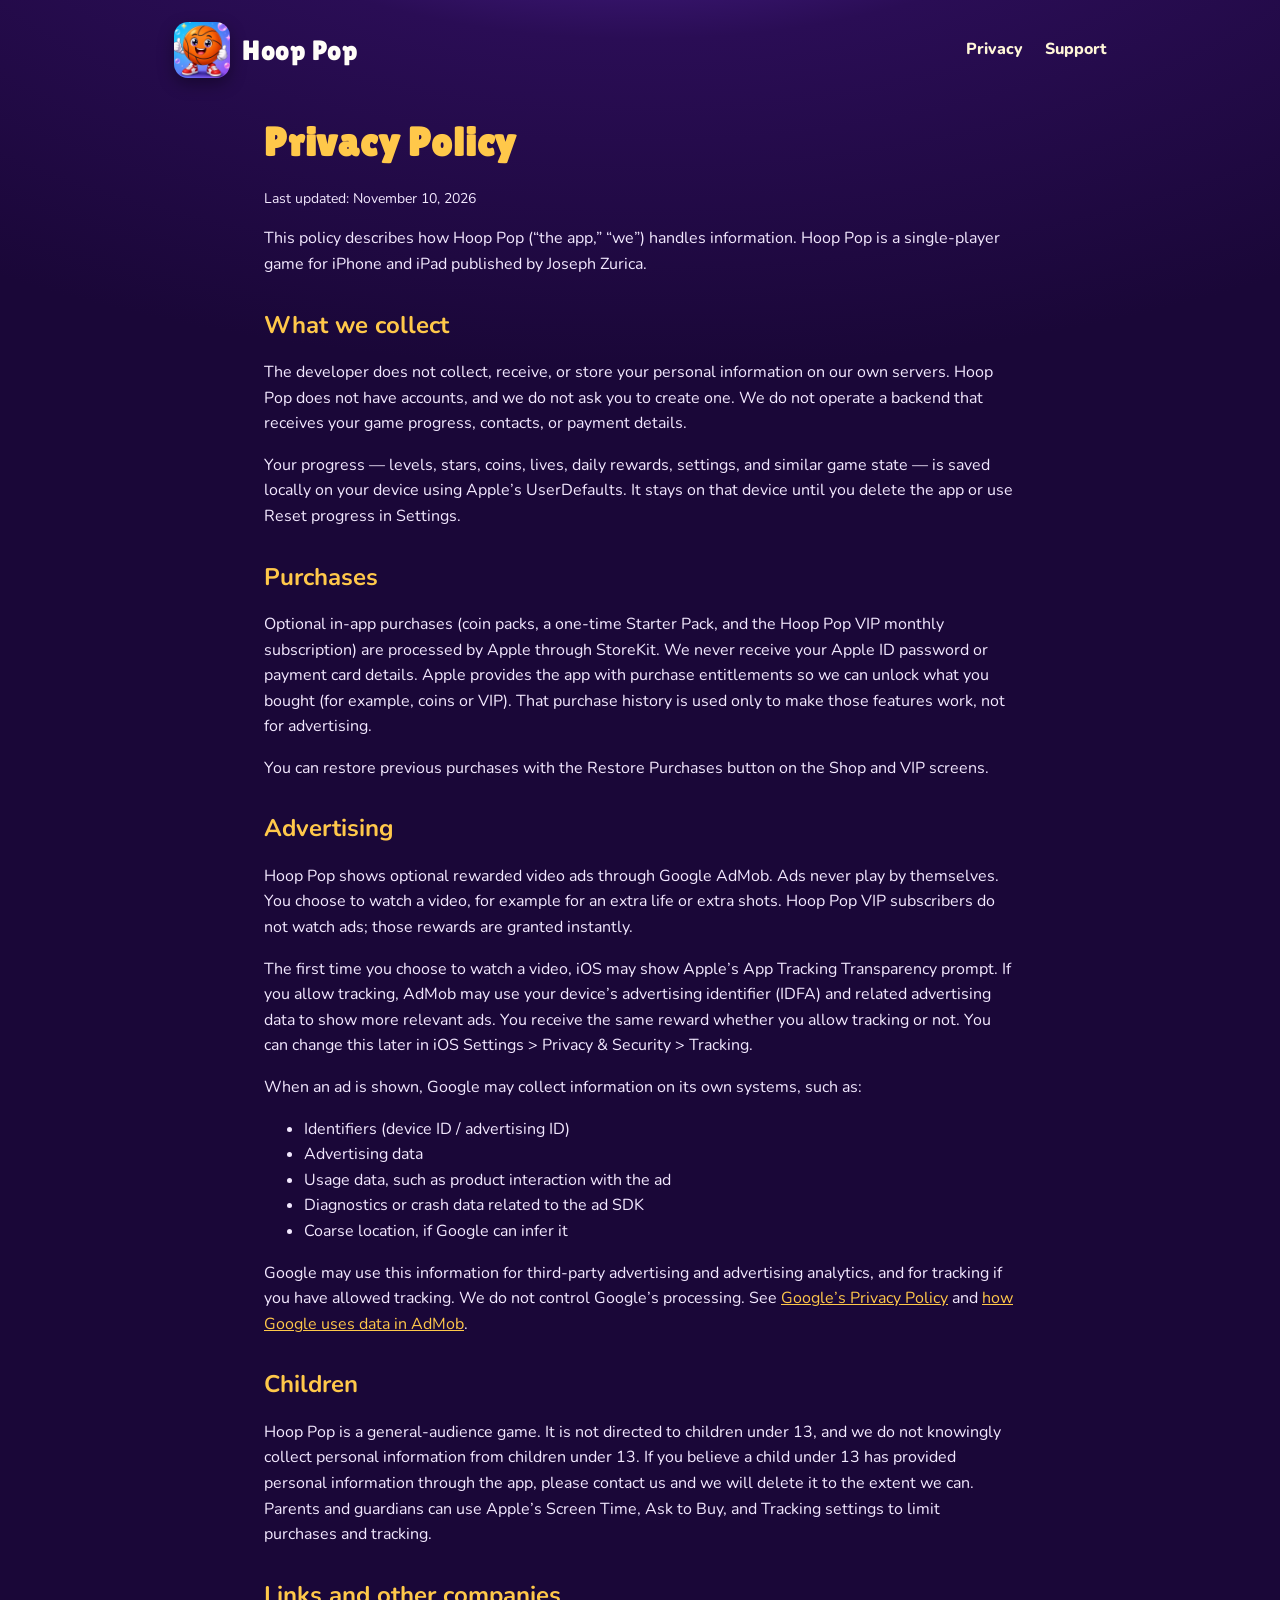
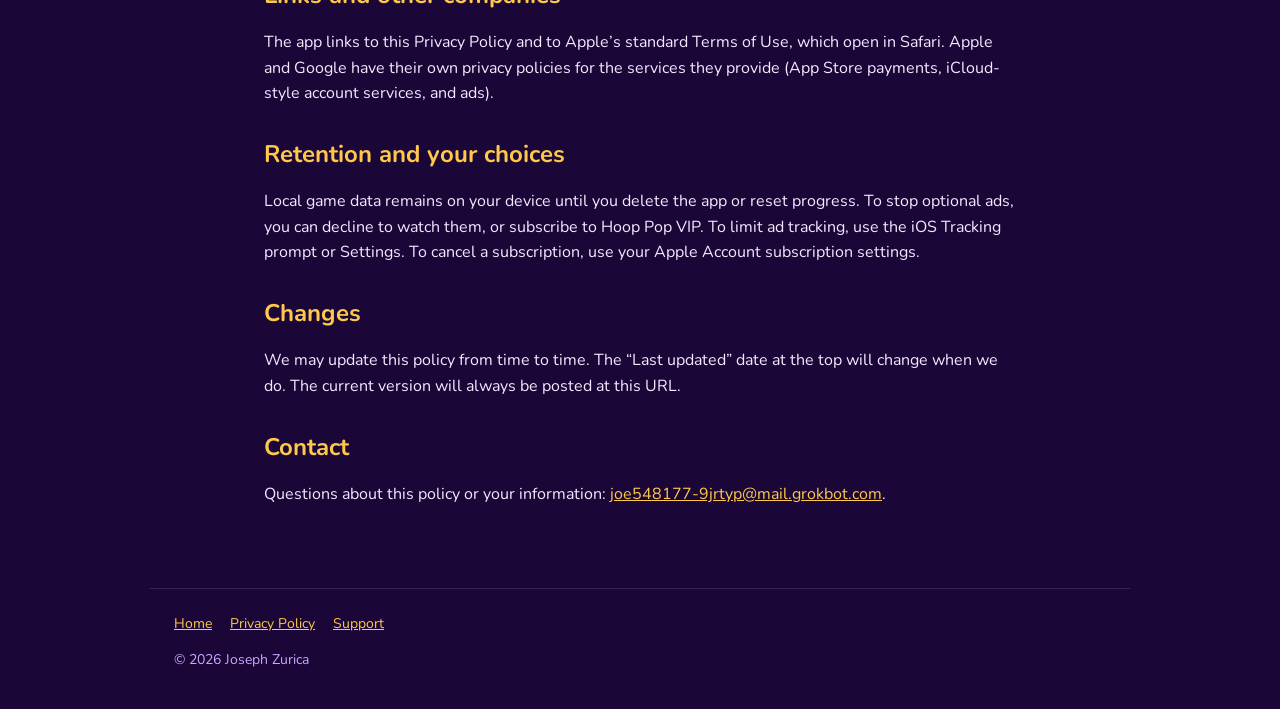
==== privacy.html @ 3625bb5b "Hoop Pop public site: landing page, privacy policy, and support. Published at https://jzurica.github" ====
<!DOCTYPE html>
<html lang="en">
<head>
  <meta charset="utf-8">
  <meta name="viewport" content="width=device-width, initial-scale=1">
  <title>Privacy Policy – Hoop Pop</title>
  <link rel="icon" type="image/png" href="favicon.png">
  <link rel="apple-touch-icon" href="apple-touch-icon.png">
  <link rel="preconnect" href="https://fonts.googleapis.com">
  <link rel="preconnect" href="https://fonts.gstatic.com" crossorigin>
  <link href="https://fonts.googleapis.com/css2?family=Lilita+One&family=Nunito:wght@500;700;800&display=swap" rel="stylesheet">
  <link rel="stylesheet" href="style.css">
</head>
<body>
  <header>
    <a class="brand" href="index.html"><img src="icon.png" width="56" height="56" alt="Hoop Pop icon"><span class="display">Hoop Pop</span></a>
    <nav>
      <a href="privacy.html">Privacy</a>
      <a href="support.html">Support</a>
    </nav>
  </header>
  <main class="legal">
    <h1 class="display">Privacy Policy</h1>
    <p class="updated">Last updated: November 10, 2026</p>
    <p>This policy describes how Hoop Pop (“the app,” “we”) handles information. Hoop Pop is a single-player game for iPhone and iPad published by Joseph Zurica.</p>

    <h2>What we collect</h2>
    <p>The developer does not collect, receive, or store your personal information on our own servers. Hoop Pop does not have accounts, and we do not ask you to create one. We do not operate a backend that receives your game progress, contacts, or payment details.</p>
    <p>Your progress — levels, stars, coins, lives, daily rewards, settings, and similar game state — is saved locally on your device using Apple’s UserDefaults. It stays on that device until you delete the app or use Reset progress in Settings.</p>

    <h2>Purchases</h2>
    <p>Optional in-app purchases (coin packs, a one-time Starter Pack, and the Hoop Pop VIP monthly subscription) are processed by Apple through StoreKit. We never receive your Apple ID password or payment card details. Apple provides the app with purchase entitlements so we can unlock what you bought (for example, coins or VIP). That purchase history is used only to make those features work, not for advertising.</p>
    <p>You can restore previous purchases with the Restore Purchases button on the Shop and VIP screens.</p>

    <h2>Advertising</h2>
    <p>Hoop Pop shows optional rewarded video ads through Google AdMob. Ads never play by themselves. You choose to watch a video, for example for an extra life or extra shots. Hoop Pop VIP subscribers do not watch ads; those rewards are granted instantly.</p>
    <p>The first time you choose to watch a video, iOS may show Apple’s App Tracking Transparency prompt. If you allow tracking, AdMob may use your device’s advertising identifier (IDFA) and related advertising data to show more relevant ads. You receive the same reward whether you allow tracking or not. You can change this later in iOS Settings &gt; Privacy &amp; Security &gt; Tracking.</p>
    <p>When an ad is shown, Google may collect information on its own systems, such as:</p>
    <ul>
      <li>Identifiers (device ID / advertising ID)</li>
      <li>Advertising data</li>
      <li>Usage data, such as product interaction with the ad</li>
      <li>Diagnostics or crash data related to the ad SDK</li>
      <li>Coarse location, if Google can infer it</li>
    </ul>
    <p>Google may use this information for third-party advertising and advertising analytics, and for tracking if you have allowed tracking. We do not control Google’s processing. See <a href="https://policies.google.com/privacy">Google’s Privacy Policy</a> and <a href="https://support.google.com/admob/answer/6128543">how Google uses data in AdMob</a>.</p>

    <h2>Children</h2>
    <p>Hoop Pop is a general-audience game. It is not directed to children under 13, and we do not knowingly collect personal information from children under 13. If you believe a child under 13 has provided personal information through the app, please contact us and we will delete it to the extent we can. Parents and guardians can use Apple’s Screen Time, Ask to Buy, and Tracking settings to limit purchases and tracking.</p>

    <h2>Links and other companies</h2>
    <p>The app links to this Privacy Policy and to Apple’s standard Terms of Use, which open in Safari. Apple and Google have their own privacy policies for the services they provide (App Store payments, iCloud-style account services, and ads).</p>

    <h2>Retention and your choices</h2>
    <p>Local game data remains on your device until you delete the app or reset progress. To stop optional ads, you can decline to watch them, or subscribe to Hoop Pop VIP. To limit ad tracking, use the iOS Tracking prompt or Settings. To cancel a subscription, use your Apple Account subscription settings.</p>

    <h2>Changes</h2>
    <p>We may update this policy from time to time. The “Last updated” date at the top will change when we do. The current version will always be posted at this URL.</p>

    <h2>Contact</h2>
    <p>Questions about this policy or your information: <a href="mailto:joe548177-9jrtyp@mail.grokbot.com">joe548177-9jrtyp@mail.grokbot.com</a>.</p>
  </main>
  <footer>
    <a href="index.html">Home</a>
    <a href="privacy.html">Privacy Policy</a>
    <a href="support.html">Support</a>
    <p>&copy; 2026 Joseph Zurica</p>
  </footer>
</body>
</html>
---- style.css ----
:root {
  --grape: #2a0d55;
  --deep: #1a0738;
  --purple: #5b27a8;
  --lilac: #c9a6ff;
  --gold: #ffc84a;
  --orange: #ff8a1a;
  --pink: #ff4d8d;
  --mint: #2ee08a;
  --cream: #fff6d8;
  --white: #fffdf8;
  --text: #24143f;
}
* { box-sizing: border-box; }
html, body { margin: 0; padding: 0; }
body {
  font-family: "Nunito", -apple-system, BlinkMacSystemFont, "Segoe UI", sans-serif;
  color: var(--cream);
  background: radial-gradient(1200px 600px at 50% -10%, #6a32c8 0%, var(--grape) 45%, var(--deep) 100%);
  min-height: 100vh;
  line-height: 1.6;
}
.display { font-family: "Lilita One", "Nunito", sans-serif; letter-spacing: 0.02em; }
a { color: var(--gold); }
a:hover { color: #ffe08a; }
header {
  display: flex; align-items: center; justify-content: space-between;
  max-width: 980px; margin: 0 auto; padding: 22px 24px 8px;
}
.brand { display: flex; align-items: center; gap: 12px; text-decoration: none; color: var(--white); }
.brand img { width: 56px; height: 56px; border-radius: 14px; box-shadow: 0 6px 16px rgba(0,0,0,.35); }
.brand span { font-size: 28px; }
nav a { margin-left: 18px; text-decoration: none; font-weight: 800; color: var(--cream); }
nav a:hover { color: var(--gold); }
.hero {
  max-width: 980px; margin: 0 auto; padding: 28px 24px 48px;
  display: grid; grid-template-columns: 1.1fr .9fr; gap: 36px; align-items: center;
}
.hero h1 { font-size: clamp(42px, 7vw, 72px); line-height: .95; margin: 0 0 12px; color: var(--gold);
  text-shadow: 0 4px 0 #9a4a00, 0 8px 18px rgba(0,0,0,.35); }
.hero .tag { font-size: 22px; color: #ff8ab8; margin: 0 0 18px; }
.hero p { font-size: 18px; max-width: 36em; }
.cta {
  display: inline-block; margin-top: 10px; padding: 14px 26px; border-radius: 999px;
  background: linear-gradient(#5af0a5, var(--mint) 55%, #1bb86e);
  color: #07331c; text-decoration: none; font-weight: 800; font-size: 18px;
  box-shadow: 0 6px 0 #0d6a3c, 0 10px 20px rgba(0,0,0,.3);
}
.cta:hover { color: #07331c; filter: brightness(1.05); }
.mascot-wrap { text-align: center; }
.mascot-wrap img.icon { width: min(360px, 100%); height: auto; border-radius: 48px;
  box-shadow: 0 18px 40px rgba(0,0,0,.4); }
.features { max-width: 980px; margin: 0 auto; padding: 10px 24px 64px;
  display: grid; grid-template-columns: repeat(3, 1fr); gap: 18px; }
.card {
  background: linear-gradient(180deg, rgba(91,39,168,.7), rgba(26,7,56,.85));
  border: 3px solid var(--gold); border-radius: 22px; padding: 20px 18px;
  box-shadow: 0 10px 24px rgba(0,0,0,.25);
}
.card h3 { margin: 0 0 8px; font-size: 24px; color: var(--gold); }
.card p { margin: 0; color: var(--cream); }
.legal, .page {
  max-width: 800px; margin: 0 auto; padding: 12px 24px 64px; color: var(--white);
}
.page h1, .legal h1 { font-size: 40px; color: var(--gold); margin: 12px 0 8px; }
.page h2, .legal h2 { font-size: 24px; color: var(--gold); margin: 28px 0 8px; }
.page p, .legal p, .page li, .legal li { color: #f3e9ff; }
.updated { color: var(--lilac); font-size: 14px; }
footer {
  max-width: 980px; margin: 0 auto; padding: 24px; color: var(--lilac); font-size: 14px;
  border-top: 1px solid rgba(255,255,255,.12);
}
footer a { margin-right: 14px; }
@media (max-width: 800px) {
  .hero, .features { grid-template-columns: 1fr; }
  nav a { margin-left: 12px; }
  .hero { padding-top: 12px; }
}
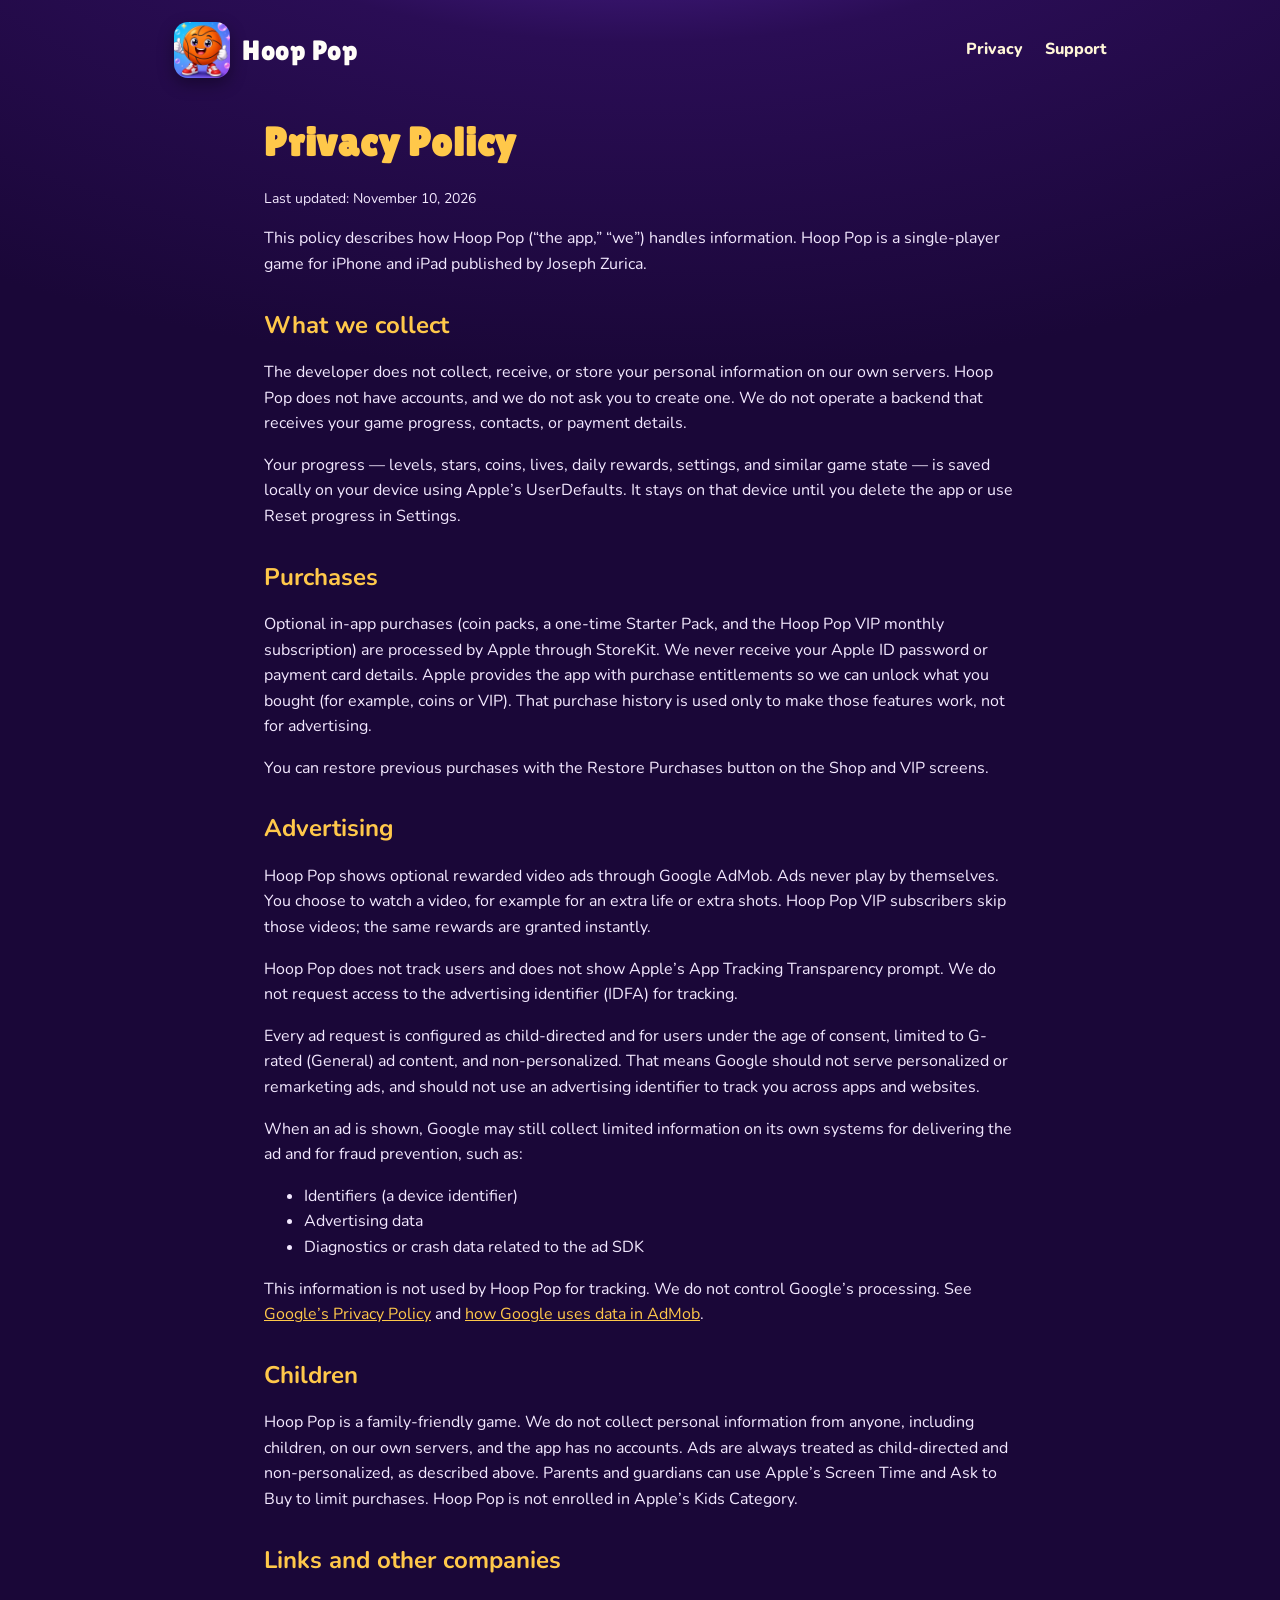
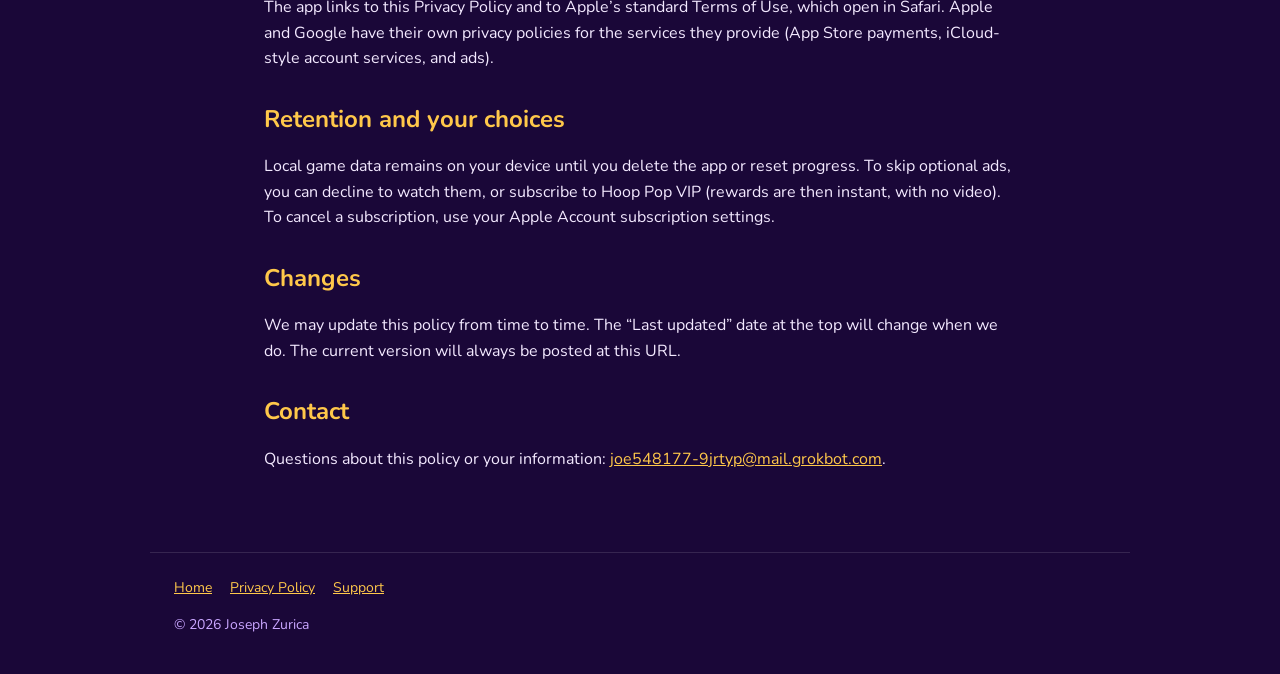
==== commit 0e7fc562: "Update privacy policy: no tracking, child-directed ads, no weekly-levels claim. State that Hoop Pop " ====
--- a/privacy.html
+++ b/privacy.html
@@ -33,26 +33,25 @@
     <p>You can restore previous purchases with the Restore Purchases button on the Shop and VIP screens.</p>
 
     <h2>Advertising</h2>
-    <p>Hoop Pop shows optional rewarded video ads through Google AdMob. Ads never play by themselves. You choose to watch a video, for example for an extra life or extra shots. Hoop Pop VIP subscribers do not watch ads; those rewards are granted instantly.</p>
-    <p>The first time you choose to watch a video, iOS may show Apple’s App Tracking Transparency prompt. If you allow tracking, AdMob may use your device’s advertising identifier (IDFA) and related advertising data to show more relevant ads. You receive the same reward whether you allow tracking or not. You can change this later in iOS Settings &gt; Privacy &amp; Security &gt; Tracking.</p>
-    <p>When an ad is shown, Google may collect information on its own systems, such as:</p>
+    <p>Hoop Pop shows optional rewarded video ads through Google AdMob. Ads never play by themselves. You choose to watch a video, for example for an extra life or extra shots. Hoop Pop VIP subscribers skip those videos; the same rewards are granted instantly.</p>
+    <p>Hoop Pop does not track users and does not show Apple’s App Tracking Transparency prompt. We do not request access to the advertising identifier (IDFA) for tracking.</p>
+    <p>Every ad request is configured as child-directed and for users under the age of consent, limited to G-rated (General) ad content, and non-personalized. That means Google should not serve personalized or remarketing ads, and should not use an advertising identifier to track you across apps and websites.</p>
+    <p>When an ad is shown, Google may still collect limited information on its own systems for delivering the ad and for fraud prevention, such as:</p>
     <ul>
-      <li>Identifiers (device ID / advertising ID)</li>
+      <li>Identifiers (a device identifier)</li>
       <li>Advertising data</li>
-      <li>Usage data, such as product interaction with the ad</li>
       <li>Diagnostics or crash data related to the ad SDK</li>
-      <li>Coarse location, if Google can infer it</li>
     </ul>
-    <p>Google may use this information for third-party advertising and advertising analytics, and for tracking if you have allowed tracking. We do not control Google’s processing. See <a href="https://policies.google.com/privacy">Google’s Privacy Policy</a> and <a href="https://support.google.com/admob/answer/6128543">how Google uses data in AdMob</a>.</p>
+    <p>This information is not used by Hoop Pop for tracking. We do not control Google’s processing. See <a href="https://policies.google.com/privacy">Google’s Privacy Policy</a> and <a href="https://support.google.com/admob/answer/6128543">how Google uses data in AdMob</a>.</p>
 
     <h2>Children</h2>
-    <p>Hoop Pop is a general-audience game. It is not directed to children under 13, and we do not knowingly collect personal information from children under 13. If you believe a child under 13 has provided personal information through the app, please contact us and we will delete it to the extent we can. Parents and guardians can use Apple’s Screen Time, Ask to Buy, and Tracking settings to limit purchases and tracking.</p>
+    <p>Hoop Pop is a family-friendly game. We do not collect personal information from anyone, including children, on our own servers, and the app has no accounts. Ads are always treated as child-directed and non-personalized, as described above. Parents and guardians can use Apple’s Screen Time and Ask to Buy to limit purchases. Hoop Pop is not enrolled in Apple’s Kids Category.</p>
 
     <h2>Links and other companies</h2>
     <p>The app links to this Privacy Policy and to Apple’s standard Terms of Use, which open in Safari. Apple and Google have their own privacy policies for the services they provide (App Store payments, iCloud-style account services, and ads).</p>
 
     <h2>Retention and your choices</h2>
-    <p>Local game data remains on your device until you delete the app or reset progress. To stop optional ads, you can decline to watch them, or subscribe to Hoop Pop VIP. To limit ad tracking, use the iOS Tracking prompt or Settings. To cancel a subscription, use your Apple Account subscription settings.</p>
+    <p>Local game data remains on your device until you delete the app or reset progress. To skip optional ads, you can decline to watch them, or subscribe to Hoop Pop VIP (rewards are then instant, with no video). To cancel a subscription, use your Apple Account subscription settings.</p>
 
     <h2>Changes</h2>
     <p>We may update this policy from time to time. The “Last updated” date at the top will change when we do. The current version will always be posted at this URL.</p>
